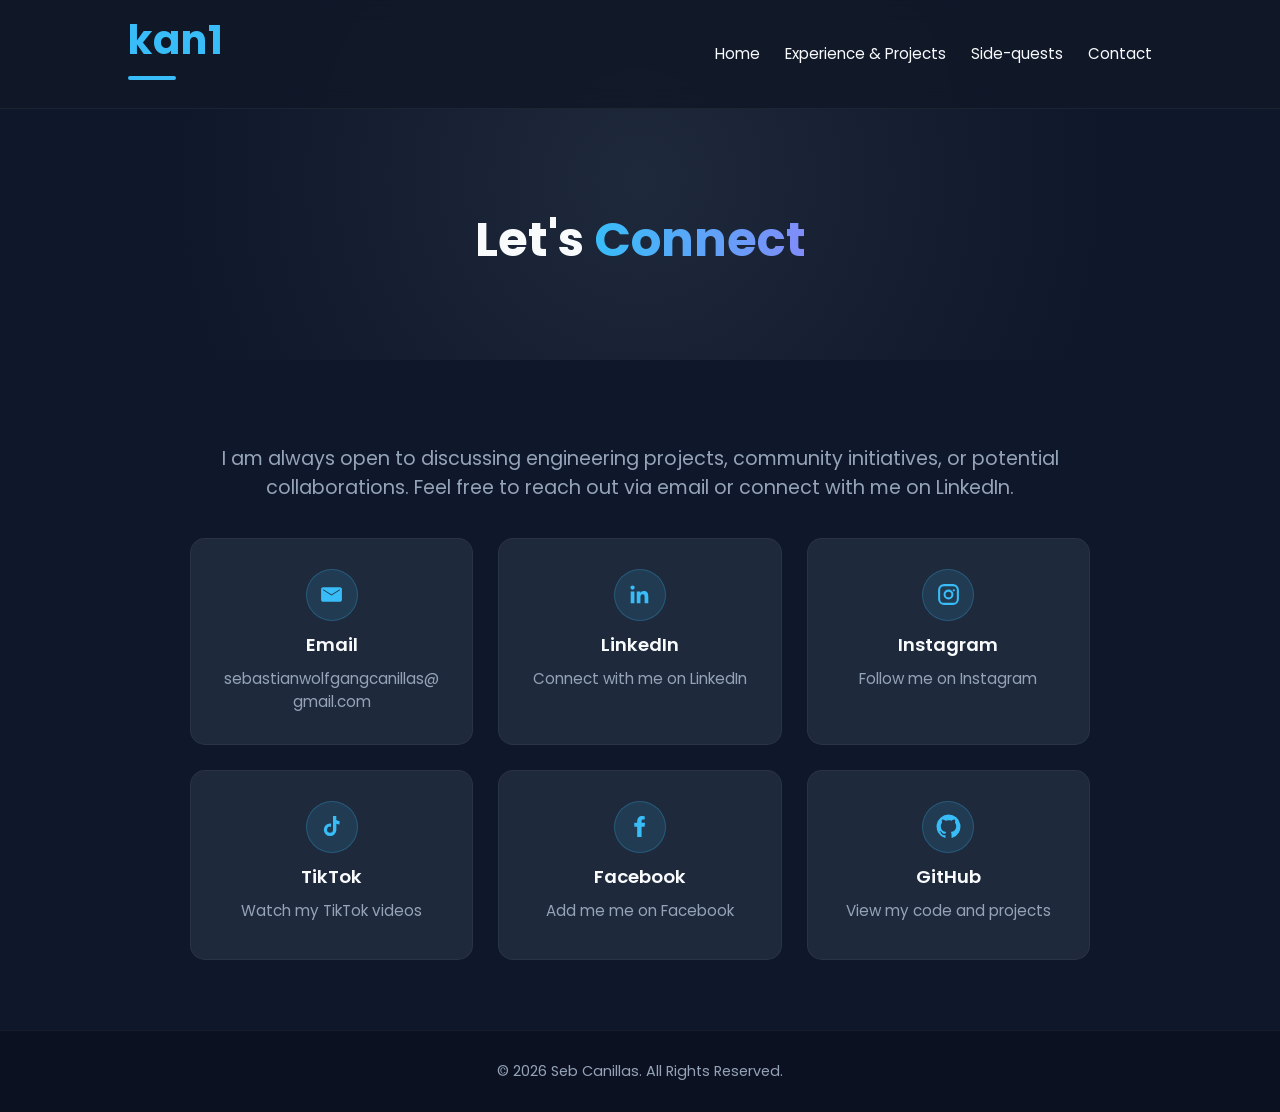
==== contact.html @ 37da43eb "Add files via upload" ====
<!DOCTYPE html>
<html lang="en">
<head>
    <meta charset="UTF-8">
    <meta name="viewport" content="width=device-width, initial-scale=1.0">
    <title>Contact | Seb Canillas</title>
    <link rel="stylesheet" href="./style.css">
    <link rel="icon" type="image/png" href="./logo.png">
</head>
<body>

    <nav id="navbar">
    <h2>kan1</h2>

    <button class="hamburger" id="hamburger">
        ☰
    </button>

    <ul id="nav-links">
        <li><a href="index.html">Home</a></li>
        <li><a href="projects.html">Experience & Projects</a></li>
        <li><a href="hobbies.html">Side-quests</a></li>
        <li><a href="contact.html">Contact</a></li>
    </ul>
</nav>

    <section class="sub-hero">
        <h1>Let's <span>Connect</span></h1>
    </section>

    <section id="contact" class="bg-dark reveal">
        <div class="contact-container">
            <p>I am always open to discussing engineering projects, community initiatives, or potential collaborations. Feel free to reach out via email or connect with me on LinkedIn.</p>

            <div class="contact-card-grid">
                <a class="contact-card" href="mailto:sebastianwolfgangcanillas@gmail.com">
                    <span class="contact-icon" aria-hidden="true">
                        <svg viewBox="0 0 24 24" role="img">
                            <path d="M4 5h16c1.1 0 2 .9 2 2v10c0 1.1-.9 2-2 2H4c-1.1 0-2-.9-2-2V7c0-1.1.9-2 2-2zm8 8 8-5V7l-8 5-8-5v1l8 5z"/>
                        </svg>
                    </span>
                    <span class="contact-label">Email</span>
                    <span class="contact-detail">sebastianwolfgangcanillas@gmail.com</span>
                </a>

                <a class="contact-card" href="https://www.linkedin.com/in/sebastian-wolfgang-canillas-6a2394320/" target="_blank" rel="noopener noreferrer">
                    <span class="contact-icon" aria-hidden="true">
                        <svg viewBox="0 0 24 24" role="img">
                            <path d="M20.45 20.45h-3.55v-5.57c0-1.33-.03-3.04-1.85-3.04-1.85 0-2.14 1.45-2.14 2.94v5.67H9.36V9h3.41v1.56h.05c.47-.9 1.64-1.85 3.37-1.85 3.6 0 4.26 2.37 4.26 5.46v6.28zM5.34 7.43a2.06 2.06 0 1 1 0-4.12 2.06 2.06 0 0 1 0 4.12zM7.12 20.45H3.56V9h3.56v11.45z"/>
                        </svg>
                    </span>
                    <span class="contact-label">LinkedIn</span>
                    <span class="contact-detail">Connect with me on LinkedIn</span>
                </a>

                <a class="contact-card" href="https://www.instagram.com/wolfiekani/" target="_blank" rel="noopener noreferrer">
                    <span class="contact-icon" aria-hidden="true">
                        <svg viewBox="0 0 24 24" role="img">
                            <path d="M7.75 2h8.5A5.76 5.76 0 0 1 22 7.75v8.5A5.76 5.76 0 0 1 16.25 22h-8.5A5.76 5.76 0 0 1 2 16.25v-8.5A5.76 5.76 0 0 1 7.75 2zm0 2A3.75 3.75 0 0 0 4 7.75v8.5A3.75 3.75 0 0 0 7.75 20h8.5A3.75 3.75 0 0 0 20 16.25v-8.5A3.75 3.75 0 0 0 16.25 4h-8.5zM12 7.25A4.75 4.75 0 1 1 12 16.75 4.75 4.75 0 0 1 12 7.25zm0 2A2.75 2.75 0 1 0 12 14.75 2.75 2.75 0 0 0 12 9.25zm5.1-2.35a1.1 1.1 0 1 1 0 2.2 1.1 1.1 0 0 1 0-2.2z"/>
                        </svg>
                    </span>
                    <span class="contact-label">Instagram</span>
                    <span class="contact-detail">Follow me on Instagram</span>
                </a>

                <a class="contact-card" href="https://www.tiktok.com/@wolfiekani" target="_blank" rel="noopener noreferrer">
                    <span class="contact-icon" aria-hidden="true">
                        <svg viewBox="0 0 24 24" role="img">
                            <path d="M16.6 5.82a5.36 5.36 0 0 0 3.13 1V10a8.46 8.46 0 0 1-3.05-.57v5.64a6.04 6.04 0 1 1-6.04-6.04c.3 0 .6.02.89.07v3.26a2.86 2.86 0 1 0 1.91 2.7V2h3.16v3.82z"/>
                        </svg>
                    </span>
                    <span class="contact-label">TikTok</span>
                    <span class="contact-detail">Watch my TikTok videos</span>
                </a>

                <a class="contact-card" href="https://www.facebook.com/wolfiekani" target="_blank" rel="noopener noreferrer">
                    <span class="contact-icon" aria-hidden="true">
                        <svg viewBox="0 0 24 24" role="img">
                            <path d="M14 8.5V6.75c0-.5.11-.86.33-1.06.22-.2.61-.3 1.17-.3H17V2.15A20.2 20.2 0 0 0 14.55 2c-1.46 0-2.62.43-3.48 1.29-.86.86-1.29 2.08-1.29 3.66V8.5H7v3.65h2.78V22H14v-9.85h2.88l.45-3.65H14z"/>
                        </svg>
                    </span>
                    <span class="contact-label">Facebook</span>
                    <span class="contact-detail">Add me  me on Facebook</span>
                </a>

                <a class="contact-card" href="https://github.com/wolfiekan1" target="_blank" rel="noopener noreferrer">
                    <span class="contact-icon" aria-hidden="true">
                        <svg viewBox="0 0 24 24" role="img">
                            <path d="M12 .5A11.5 11.5 0 0 0 8.36 22.9c.58.1.79-.25.79-.56v-2c-3.22.7-3.9-1.38-3.9-1.38-.53-1.34-1.29-1.7-1.29-1.7-1.05-.72.08-.7.08-.7 1.16.08 1.77 1.2 1.77 1.2 1.03 1.76 2.7 1.25 3.36.96.1-.75.4-1.25.73-1.54-2.57-.29-5.27-1.28-5.27-5.72 0-1.26.45-2.3 1.19-3.11-.12-.29-.52-1.47.11-3.07 0 0 .97-.31 3.18 1.19A10.92 10.92 0 0 1 12 6.08c.98 0 1.97.13 2.9.39 2.2-1.5 3.17-1.19 3.17-1.19.63 1.6.23 2.78.11 3.07.74.81 1.19 1.85 1.19 3.11 0 4.45-2.71 5.43-5.29 5.72.42.36.79 1.07.79 2.16v3c0 .31.21.67.8.56A11.5 11.5 0 0 0 12 .5z"/>
                        </svg>
                    </span>
                    <span class="contact-label">GitHub</span>
                    <span class="contact-detail">View my code and projects</span>
                </a>
            </div>
        </div>
    </section>

    <footer>
        <p>© 2026 Seb Canillas. All Rights Reserved.</p>
    </footer>

    <script>
        window.addEventListener('scroll', () => {
            const nav = document.getElementById('navbar');
            if (window.scrollY > 50) { nav.classList.add('scrolled'); } 
            else { nav.classList.remove('scrolled'); }
        });

        function reveal() {
            var reveals = document.querySelectorAll('.reveal');
            for (var i = 0; i < reveals.length; i++) {
                var windowHeight = window.innerHeight;
                var elementTop = reveals[i].getBoundingClientRect().top;
                if (elementTop < windowHeight - 100) { reveals[i].classList.add('active'); }
            }
        }
        window.addEventListener('scroll', reveal);
        reveal(); 
    </script>
    <script>
const hamburger = document.getElementById('hamburger');
const navLinks = document.getElementById('nav-links');

hamburger.addEventListener('click', () => {
    navLinks.classList.toggle('show');
});
</script>
</body>
</html>
---- style.css ----
@import url('https://fonts.googleapis.com/css2?family=Poppins:wght@300;400;600;700&display=swap');

:root {
    --bg-main: #0f172a;
    --bg-nav: rgba(17, 24, 39, 0.85);
    --card-bg: #1e293b;
    --accent: #38bdf8;
    --accent-glow: rgba(56, 189, 248, 0.4);
    --text-main: #f8fafc;
    --text-muted: #94a3b8;
}

* {
    margin: 0;
    padding: 0;
    box-sizing: border-box;
    font-family: 'Poppins', sans-serif;
    scroll-behavior: smooth;
}

body {
    background: var(--bg-main);
    color: var(--text-main);
    line-height: 1.5;
    overflow-x: hidden;
    display: flex;
    flex-direction: column;
    min-height: 100vh;
}

/* --- NAVIGATION --- */
nav {
    position: fixed;
    width: 100%;
    top: 0;
    background: var(--bg-nav);
    backdrop-filter: blur(10px);
    padding: 10px 10%;
    display: flex;
    justify-content: space-between;
    align-items: center;
    gap: 20px;
    z-index: 1000;
    border-bottom: 1px solid rgba(255,255,255,0.05);
    transition: padding 0.3s ease;
}

nav.scrolled {
    padding: 15px 10%;
    box-shadow: 0 4px 30px rgba(0, 0, 0, 0.5);
}

nav h2 {
    color: var(--accent);
    font-weight: 700;
    letter-spacing: 1px;
}

nav ul {
    list-style: none;
    display: flex;
    gap: 25px;
}

nav a {
    text-decoration: none;
    color: var(--text-main);
    font-weight: 400;
    transition: all 0.3s ease;
    position: relative;
    font-size: 0.95rem;
}

nav a::after {
    content: '';
    position: absolute;
    width: 0;
    height: 2px;
    bottom: -5px;
    left: 0;
    background-color: var(--accent);
    transition: width 0.3s ease;
}

nav a:hover::after, nav a.active::after {
    width: 100%;
}

nav a:hover, nav a.active {
    color: var(--accent);
}

/* --- HERO SECTION --- */
.hero {
    min-height: 100vh;
    display: flex;
    justify-content: center;
    align-items: center;
    padding: 120px 10% 60px;
    background: radial-gradient(circle at center, #1e293b 0%, #0f172a 70%);
}

.home-hero {
    padding-top: 130px;
    background:
        linear-gradient(135deg, rgba(56, 189, 248, 0.08), transparent 35%),
        linear-gradient(160deg, #0f172a 0%, #111827 52%, #172033 100%);
}

.hero-content {
    display: flex;
    align-items: center;
    justify-content: space-between;
    gap: 50px;
    max-width: 1200px;
    width: 100%;
    flex-wrap: wrap-reverse;
}

.home-hero-layout {
    display: grid;
    grid-template-columns: minmax(0, 0.95fr) minmax(380px, 1.05fr);
    align-items: center;
    gap: 42px;
    max-width: 1220px;
    width: 100%;
}

.hero-text {
    flex: 1;
    min-width: 300px;
}

.hero-copy {
    max-width: 650px;
}

.hero-kicker {
    display: inline-block;
    margin-bottom: 18px;
    color: var(--accent);
    font-size: 0.82rem;
    font-weight: 700;
    letter-spacing: 0.12em;
    text-transform: uppercase;
}

.hero-text h1 {
    font-size: 3.8rem;
    line-height: 1.2;
    animation: fadeInDown 1s ease-out forwards;
}

.hero-text span {
    color: var(--accent);
    background: linear-gradient(90deg, #38bdf8, #818cf8);
    -webkit-background-clip: text;
    -webkit-text-fill-color: transparent;
}

.hero-text p {
    max-width: 600px;
    margin: 25px 0;
    font-size: 1.15rem;
    color: var(--text-muted);
    animation: fadeInUp 1s ease-out 0.3s forwards;
    opacity: 0;
}

.hero-text .hero-kicker {
    max-width: none;
    margin: 0 0 18px;
    color: var(--accent);
    font-size: 0.82rem;
    animation: fadeInDown 1s ease-out forwards;
}

.hero-actions {
    display: flex;
    flex-wrap: wrap;
    align-items: center;
    gap: 14px;
}

.btn-secondary {
    background: rgba(248, 250, 252, 0.06);
    color: var(--text-main);
    border: 1px solid rgba(248, 250, 252, 0.14);
    box-shadow: none;
}

.btn-secondary:hover {
    border-color: rgba(56, 189, 248, 0.55);
    box-shadow: 0 8px 25px rgba(0,0,0,0.25);
}

.hero-image {
    flex: 0 0 350px;
    display: flex;
    justify-content: center;
    animation: fadeInUp 1s ease-out forwards;
}

.hero-image img {
    width: 100%;
    max-width: 350px;
    height: auto;
    border-radius: 20px;
    box-shadow: 0 15px 35px rgba(0,0,0,0.4);
    border: 2px solid rgba(56, 189, 248, 0.3);
    transition: transform 0.3s ease, border-color 0.3s ease;
}

.hero-image img:hover {
    transform: translateY(-5px);
    border-color: var(--accent);
}

.hero-collage {
    position: relative;
    width: min(100%, 610px);
    min-height: 620px;
    margin-left: auto;
    animation: fadeInUp 1s ease-out forwards;
}

.collage-tile,
.hero-widget {
    position: absolute;
    border: 1px solid rgba(255,255,255,0.08);
    box-shadow: 0 22px 45px rgba(0,0,0,0.34);
}

.collage-tile {
    overflow: hidden;
    background: var(--card-bg);
}

.collage-tile img {
    width: 100%;
    height: 100%;
    display: block;
    object-fit: cover;
}

.collage-tile figcaption {
    position: absolute;
    left: 12px;
    bottom: 12px;
    padding: 7px 11px;
    border-radius: 999px;
    background: rgba(15, 23, 42, 0.82);
    color: var(--text-main);
    font-size: 0.78rem;
    font-weight: 600;
    backdrop-filter: blur(8px);
}

.collage-main {
    top: 45px;
    right: 8%;
    width: 56%;
    height: 410px;
    border-radius: 28px;
    z-index: 3;
}

.collage-project {
    top: 5px;
    left: 4%;
    width: 39%;
    height: 215px;
    border-radius: 18px;
    z-index: 2;
}

.collage-campus {
    left: 12%;
    bottom: 58px;
    width: 51%;
    height: 190px;
    border-radius: 22px;
    z-index: 4;
}

.hero-widget {
    padding: 18px;
    border-radius: 18px;
    background: rgba(30, 41, 59, 0.88);
    backdrop-filter: blur(12px);
    z-index: 5;
}

.hero-widget span,
.snapshot-widget span {
    display: block;
    margin-bottom: 6px;
    color: var(--accent);
    font-size: 0.76rem;
    font-weight: 700;
    letter-spacing: 0.08em;
    text-transform: uppercase;
}

.hero-widget strong,
.snapshot-widget strong {
    display: block;
    color: var(--text-main);
    font-size: 1rem;
    line-height: 1.35;
}

.widget-current {
    left: 0;
    bottom: 240px;
    width: 230px;
}

.widget-scholar {
    right: 0;
    bottom: 28px;
    width: 180px;
}

.home-snapshot {
    display: grid;
    grid-template-columns: minmax(240px, 0.75fr) minmax(0, 1.25fr);
    align-items: start;
    gap: 38px;
}

.snapshot-copy {
    position: sticky;
    top: 150px;
}

.snapshot-board {
    display: grid;
    grid-template-columns: 1.15fr 0.85fr;
    grid-auto-rows: minmax(150px, auto);
    gap: 18px;
}

.snapshot-widget {
    min-height: 150px;
    padding: 22px;
    border-radius: 18px;
    background: var(--card-bg);
    border: 1px solid rgba(255,255,255,0.06);
    color: var(--text-main);
    text-decoration: none;
    overflow: hidden;
    transition: transform 0.3s ease, border-color 0.3s ease, box-shadow 0.3s ease;
}

a.snapshot-widget:hover {
    transform: translateY(-5px);
    border-color: rgba(56, 189, 248, 0.4);
    box-shadow: 0 15px 30px rgba(0,0,0,0.3);
}

.snapshot-feature {
    grid-row: span 2;
    display: flex;
    flex-direction: column;
    justify-content: flex-end;
    min-height: 380px;
    padding: 0;
}

.snapshot-feature img {
    width: 100%;
    height: 260px;
    object-fit: cover;
}

.snapshot-feature div {
    padding: 22px;
}

.snapshot-stat {
    background: linear-gradient(135deg, rgba(56, 189, 248, 0.16), rgba(34, 197, 94, 0.12)), var(--card-bg);
}

.snapshot-org {
    display: flex;
    flex-direction: column;
    justify-content: space-between;
    gap: 20px;
}

.snapshot-org-logos {
    display: flex;
    align-items: center;
}

.snapshot-org-logos img {
    width: 54px;
    height: 54px;
    object-fit: cover;
    border-radius: 15px;
    border: 2px solid var(--card-bg);
    background: #f8fafc;
}

.snapshot-org-logos img + img {
    margin-left: -14px;
}

.snapshot-note {
    grid-column: 1 / -1;
    min-height: px;
    background:
        linear-gradient(135deg, rgba(129, 140, 248, 0.13), rgba(251, 191, 36, 0.10)),
        var(--card-bg);
}


.resume-widget-icon {
    font-size: 3rem;
    margin-bottom: 12px;
}

/* Sub-Hero for other pages */
.sub-hero {
    min-height: 40vh;
    background: radial-gradient(circle at center, #1e293b 0%, #0f172a 70%);
    display: flex;
    align-items: center;
    justify-content: center;
    padding: 180px 10% 60px;
    text-align: center;
}

.sub-hero h1 {
    font-size: 3rem;
    animation: fadeInDown 1s ease-out forwards;
}

.sub-hero span {
    color: var(--accent);
    background: linear-gradient(90deg, #38bdf8, #818cf8);
    -webkit-background-clip: text;
    -webkit-text-fill-color: transparent;
}

.btn {
    display: inline-block;
    padding: 15px 35px;
    background: linear-gradient(45deg, #38bdf8, #818cf8);
    color: #0f172a;
    text-decoration: none;
    border-radius: 30px;
    font-weight: 600;
    transition: all 0.3s ease;
    opacity: 0;
    animation: fadeInUp 1s ease-out 0.6s forwards;
    box-shadow: 0 4px 15px var(--accent-glow);
    margin-top: 10px;
}

.btn:hover {
    transform: translateY(-3px) scale(1.05);
    box-shadow: 0 8px 25px var(--accent-glow);
}

/* --- LAYOUT & TYPOGRAPHY --- */
section { padding: 70px 10%; }
.bg-dark { background: #0f172a; }
.bg-light { background: #111827; }

h2 {
    font-size: 2.5rem;
    margin-bottom: 28px;
    color: var(--text-main);
    position: relative;
    display: inline-block;
}

h2::after {
    content: '';
    position: absolute;
    width: 50%;
    height: 4px;
    background: var(--accent);
    bottom: -10px;
    left: 0;
    border-radius: 2px;
}

.section-desc {
    font-size: 1.1rem;
    color: var(--text-muted);
    max-width: 900px;
    text-align: justify;
    margin-bottom: 28px;
}

/* --- SKILLS --- */
.skills-container {
    display: grid;
    grid-template-columns: repeat(auto-fit, minmax(260px, 1fr));
    gap: 25px;
}

.skill {
    background: var(--card-bg);
    min-height: 150px;
    padding: 30px;
    display: grid;
    place-items: center;
    text-align: center;
    border-radius: 15px;
    font-weight: 600;
    font-size: 1.05rem;
    border: 1px solid rgba(255,255,255,0.05);
    transition: all 0.3s ease;
}

.skill:hover {
    transform: translateY(-5px);
    border-color: var(--accent);
    box-shadow: 0 10px 20px rgba(0,0,0,0.3);
    color: var(--accent);
}

/* --- CARDS --- */
.grid-container {
    display: grid;
    grid-template-columns: repeat(auto-fit, minmax(350px, 1fr));
    gap: 24px;
}

.card {
    background: var(--card-bg);
    padding: 30px;
    border-radius: 15px;
    border: 1px solid rgba(255,255,255,0.05);
    transition: all 0.4s ease;
    position: relative;
    overflow: hidden;
    display: flex;
    flex-direction: column;
}

.card::before {
    content: '';
    position: absolute;
    top: 0;
    left: 0;
    width: 4px;
    height: 100%;
    background: var(--accent);
    transform: scaleY(0);
    transition: transform 0.4s ease;
    transform-origin: bottom;
}

.card:hover::before { transform: scaleY(1); }
.card:hover {
    transform: translateY(-5px);
    box-shadow: 0 15px 30px rgba(0,0,0,0.4);
}

.project-link-card {
    color: inherit;
    text-decoration: none;
    cursor: pointer;
}

.project-link-card:focus-visible {
    outline: 2px solid var(--accent);
    outline-offset: 4px;
}

.card h3 {
    margin-bottom: 5px;
    font-size: 1.3rem;
    color: var(--text-main);
}

.card h4 {
    color: var(--accent);
    margin-bottom: 5px;
    font-weight: 600;
    font-size: 1rem;
}

.card .meta {
    font-size: 0.85rem;
    color: #64748b;
    margin-bottom: 15px;
    font-style: italic;
}

.card p {
    color: var(--text-muted);
    font-size: 0.95rem;
    margin-bottom: 10px;
    text-align: justify;
}

.card ul {
    list-style-type: none;
    padding-left: 0;
    margin-top: 10px;
}

.card ul li {
    position: relative;
    padding-left: 20px;
    margin-bottom: 8px;
    font-size: 0.95rem;
    color: var(--text-muted);
}

.card ul li::before {
    content: '▹';
    position: absolute;
    left: 0;
    color: var(--accent);
}

.organization-header {
    display: flex;
    align-items: center;
    gap: 16px;
    margin-bottom: 8px;
}

.organization-header h3,
.organization-header h4 {
    margin-bottom: 4px;
}

.organization-logo {
    flex: 0 0 64px;
    width: 64px;
    height: 64px;
    display: grid;
    place-items: center;
    border-radius: 14px;
    background: rgba(248, 250, 252, 0.95);
    border: 1px solid rgba(56, 189, 248, 0.25);
    color: #0f172a;
    font-size: 0.82rem;
    font-weight: 700;
    text-align: center;
    overflow: hidden;
}

.organization-logo img {
    width: 100%;
    height: 100%;
    object-fit: cover;
}

.logo-erg img {
    padding: 5px;
}

.logo-start img {
    padding: 5px;
}

.project-photo,
.education-photo {
    min-height: 200px;
    margin: -30px -30px 25px;
    background-color: #111827;
    background-image: linear-gradient(135deg, rgba(56, 189, 248, 0.16), rgba(129, 140, 248, 0.18));
    background-position: center;
    background-size: cover;
    border-bottom: 1px solid rgba(255,255,255,0.05);
}

.tech-tags {
    margin-top: auto;
    padding-top: 15px;
    display: flex;
    flex-wrap: wrap;
    gap: 8px;
}

.tech-tag {
    background: rgba(56, 189, 248, 0.1);
    color: var(--accent);
    padding: 4px 10px;
    border-radius: 20px;
    font-size: 0.8rem;
    border: 1px solid rgba(56, 189, 248, 0.2);
}

.document-link-label {
    display: inline-block;
    width: fit-content;
    margin-top: 18px;
    color: var(--accent);
    font-size: 0.9rem;
    font-weight: 600;
}

.document-link-label::after {
    content: ' ->';
}

.document-link-label.unavailable {
    color: var(--text-muted);
}

.document-link-label.unavailable::after {
    content: '';
}

.pdf-viewer-section {
    display: none;
}

.pdf-viewer-section.has-pdf {
    display: block;
}

.pdf-viewer-header {
    display: flex;
    align-items: flex-start;
    justify-content: space-between;
    gap: 25px;
    margin-bottom: 25px;
}

.pdf-viewer-header .section-desc {
    margin-bottom: 0;
}

.pdf-open-link {
    flex: 0 0 auto;
    color: var(--accent);
    text-decoration: none;
    font-weight: 600;
    padding: 10px 16px;
    border: 1px solid rgba(56, 189, 248, 0.35);
    border-radius: 999px;
    background: rgba(56, 189, 248, 0.08);
}

.pdf-open-link:hover {
    border-color: var(--accent);
    box-shadow: 0 8px 18px rgba(0,0,0,0.22);
}

.pdf-frame-wrap {
    height: 75vh;
    min-height: 520px;
    overflow: hidden;
    border: 1px solid rgba(255,255,255,0.08);
    border-radius: 15px;
    background: var(--card-bg);
}

.pdf-frame-wrap iframe {
    width: 100%;
    height: 100%;
    border: 0;
}

/* ===== HOBBY BENTO — 4:5 GRAPHIC DESIGN WITH EQUAL OTHER CARDS ===== */

.hobby-bento {
    display: grid;
    grid-template-columns: 1.8fr 1fr 1fr;
    grid-template-rows: 1fr 1fr;
    gap: 14px;
    margin-top: 40px;
    height: 70vh;
    min-height: 480px;
    max-height: 620px;
    width: 100%;
}

/* shared card base */
.hobby-card {
    position: relative;
    overflow: hidden;
    cursor: default;
    transition: transform 0.35s ease, box-shadow 0.35s ease;
    border-radius: 16px;
    background: var(--card-bg);
    border: 1px solid rgba(255,255,255,0.06);
    width: 100%;
    height: 100%;
    min-height: 0;
}

.hobby-card:hover {
    transform: scale(1.02);
    box-shadow: 0 24px 48px rgba(0,0,0,0.55);
    z-index: 2;
}

/* ---- Card placements ---- */
.hobby-card:nth-child(1) {
    grid-column: 1;
    grid-row: 1 / 3;
}

.hobby-card:nth-child(2) {
    grid-column: 2;
    grid-row: 1;
}

.hobby-card:nth-child(3) {
    grid-column: 3;
    grid-row: 1;
}

.hobby-card:nth-child(4) {
    grid-column: 2;
    grid-row: 2;
}

.hobby-card:nth-child(5) {
    grid-column: 3;
    grid-row: 2;
}

/* ---- Graphic Design Card - FORCE 4:5 Ratio ---- */
.graphic-design-card {
    grid-column: 1 !important;
    grid-row: 1 / 3 !important;
    aspect-ratio: 4 / 5 !important;
    height: auto !important;
    max-height: 100% !important;
    width: 100% !important;
    align-self: center !important;
    justify-self: center !important;
}

/* ---- Other 4 cards - equal size, fill their cells ---- */
.hobby-card:not(.graphic-design-card) {
    aspect-ratio: auto !important;
    height: 100% !important;
    width: 100% !important;
    align-self: stretch !important;
    justify-self: stretch !important;
}

/* ---- full-bleed photo ---- */
.hobby-photo {
    position: absolute;
    inset: 0;
    background-size: cover;
    background-position: center;
    transition: transform 0.55s ease;
    z-index: 1;
}

.hobby-card:hover .hobby-photo {
    transform: scale(1.07);
}

/* ---- gradient + text overlay ---- */
.hobby-content {
    position: absolute;
    bottom: 0;
    left: 0;
    right: 0;
    padding: 5px 20px 16px;
    background: linear-gradient(to top,
        rgba(0,0,0,0.85) 0%,
        rgba(0,0,0,0.25) 65%,
        transparent 100%);
    transition: background 0.35s ease;
    z-index: 5;
}

.hobby-card:hover .hobby-content {
    background: linear-gradient(to top,
        rgba(0,0,0,0.94) 0%,
        rgba(0,0,0,0.5) 65%,
        transparent 100%);
}

.hobby-content h3 {
    font-size: 1rem;
    font-weight: 600;
    color: #fff;
    margin-bottom: 2px;
}

.hobby-content p {
    color: rgba(255,255,255,0.7);
    font-size: 0.78rem;
    line-height: 1.4;
    max-height: 0;
    overflow: hidden;
    opacity: 0;
    transition: max-height 0.35s ease, opacity 0.3s ease;
}

.hobby-card:hover .hobby-content p {
    max-height: 80px;
    opacity: 1;
}

/* ---- accent glow border on hover ---- */
.hobby-card::after {
    content: '';
    position: absolute;
    inset: 0;
    border-radius: inherit;
    border: 1.5px solid rgba(56, 189, 248, 0);
    transition: border-color 0.35s ease;
    pointer-events: none;
    z-index: 6;
}

.hobby-card:hover::after {
    border-color: rgba(56, 189, 248, 0.6);
}

/* ===== SLIDESHOW ===== */

.hobby-slideshow {
    position: absolute;
    inset: 0;
    overflow: hidden;
}

.slideshow-track {
    display: flex;
    width: 100%;
    height: 100%;
    transition: transform 0.6s cubic-bezier(0.25, 0.46, 0.45, 0.94);
}

.slide {
    flex: 0 0 100%;
    height: 100%;
    background-size: cover;
    background-position: center;
    background-color: #1e293b;
}

.slide-btn {
    position: absolute;
    top: 50%;
    transform: translateY(-50%);
    background: rgba(0,0,0,0.55);
    color: #fff;
    border: none;
    width: 32px;
    height: 32px;
    border-radius: 50%;
    font-size: 1.1rem;
    cursor: pointer;
    z-index: 10;
    opacity: 0;
    transition: opacity 0.3s ease, background 0.3s ease;
    backdrop-filter: blur(4px);
    border: 1px solid rgba(255,255,255,0.12);
}

.hobby-card:hover .slide-btn {
    opacity: 1;
}

.slide-btn:hover {
    background: rgba(56, 189, 248, 0.5);
}

.slide-btn.prev { left: 6px; }
.slide-btn.next { right: 6px; }

.slide-dots {
    position: absolute;
    bottom: 10px;
    left: 50%;
    transform: translateX(-50%);
    display: flex;
    gap: 6px;
    z-index: 10;
}

.slide-dots span {
    width: 8px;
    height: 8px;
    border-radius: 50%;
    background: rgba(255,255,255,0.35);
    cursor: pointer;
    transition: background 0.3s ease, transform 0.3s ease;
}

.slide-dots span.active {
    background: var(--accent);
    transform: scale(1.25);
}

/* ===== EXPERIENCES BENTO - ORIGINAL SHAPE ===== */

.hobby-bento-3col {
    display: grid;
    grid-template-columns: 1.8fr 1fr;
    grid-template-rows: 1fr 1fr;
    gap: 14px;
    height: 60vh;
    min-height: 380px;
    max-height: 560px;
    width: 100%;
}

.hobby-bento-3col .hobby-card {
    width: 100%;
    height: 100%;
    min-height: 0;
}

.hobby-bento-3col .hobby-card:nth-child(1) {
    grid-column: 1;
    grid-row: 1 / 3;
    border-radius: 16px;
}

.hobby-bento-3col .hobby-card:nth-child(2) {
    grid-column: 2;
    grid-row: 1;
    border-radius: 16px;
}

.hobby-bento-3col .hobby-card:nth-child(3) {
    grid-column: 2;
    grid-row: 2;
    border-radius: 16px;
}

/* ===== RESPONSIVE ===== */

@media (max-width: 768px) {
    .hobby-bento {
        grid-template-columns: 1fr 1fr;
        grid-template-rows: auto;
        height: auto;
        max-height: none;
        min-height: auto;
        gap: 12px;
    }

    .hobby-card {
        height: auto;
        min-height: 180px;
    }

    .graphic-design-card {
        grid-column: 1 / 3 !important;
        grid-row: auto !important;
        aspect-ratio: 4 / 5 !important;
        min-height: 300px;
        max-height: 440px;
        width: 100% !important;
        height: auto !important;
    }

    .hobby-card:not(.graphic-design-card) {
        grid-column: auto;
        grid-row: auto;
        min-height: 160px;
        max-height: 220px;
    }

    .hobby-bento-3col {
        grid-template-columns: 1fr 1fr;
        grid-template-rows: auto;
        height: auto;
        max-height: none;
        min-height: auto;
        gap: 12px;
    }

    .hobby-bento-3col .hobby-card {
        height: auto;
        min-height: 160px;
    }

    .hobby-bento-3col .hobby-card:nth-child(1) {
        grid-column: 1 / 3;
        grid-row: auto;
        min-height: 220px;
        max-height: 320px;
    }

    .hobby-bento-3col .hobby-card:nth-child(2) {
        grid-column: 1;
        grid-row: auto;
    }

    .hobby-bento-3col .hobby-card:nth-child(3) {
        grid-column: 2;
        grid-row: auto;
    }

    .hobby-content p {
        max-height: 60px;
        opacity: 1;
    }
}

@media (max-width: 480px) {
    .hobby-bento {
        grid-template-columns: 1fr;
        gap: 12px;
    }

    .graphic-design-card {
        grid-column: 1 !important;
        aspect-ratio: 4 / 5 !important;
        min-height: 320px;
        max-height: 460px;
        width: 100% !important;
        height: auto !important;
    }

    .hobby-card:not(.graphic-design-card) {
        grid-column: 1;
        min-height: 160px;
        max-height: 220px;
    }

    .hobby-bento-3col {
        grid-template-columns: 1fr;
        gap: 12px;
    }

    .hobby-bento-3col .hobby-card {
        min-height: 160px;
        max-height: 220px;
    }

    .hobby-bento-3col .hobby-card:nth-child(1) {
        grid-column: 1;
        min-height: 200px;
        max-height: 280px;
    }

    .hobby-bento-3col .hobby-card:nth-child(2) {
        grid-column: 1;
    }

    .hobby-bento-3col .hobby-card:nth-child(3) {
        grid-column: 1;
    }
}

/* --- CONTACT SECTION --- */
.contact-container {
    text-align: center;
    max-width: 900px;
    margin: 0 auto;
}

.contact-container p {
    margin: 15px 0;
    font-size: 1.2rem;
    color: var(--text-muted);
}

.contact-card-grid {
    display: grid;
    grid-template-columns: repeat(auto-fit, minmax(260px, 1fr));
    gap: 25px;
    margin-top: 35px;
}

.contact-card {
    display: flex;
    flex-direction: column;
    align-items: center;
    gap: 10px;
    min-height: 190px;
    padding: 30px;
    background: var(--card-bg);
    border: 1px solid rgba(255,255,255,0.05);
    border-radius: 15px;
    color: var(--text-main);
    text-decoration: none;
    transition: all 0.3s ease;
}

.contact-card:hover {
    transform: translateY(-5px);
    border-color: var(--accent);
    box-shadow: 0 15px 30px rgba(0,0,0,0.4);
}

.contact-icon {
    display: grid;
    place-items: center;
    width: 52px;
    height: 52px;
    border-radius: 50%;
    background: rgba(56, 189, 248, 0.12);
    color: var(--accent);
    border: 1px solid rgba(56, 189, 248, 0.25);
    font-size: 1.4rem;
    font-weight: 700;
}

.contact-icon svg {
    width: 25px;
    height: 25px;
    fill: currentColor;
}

.contact-label {
    font-size: 1.15rem;
    font-weight: 600;
}

.contact-detail {
    color: var(--text-muted);
    font-size: 0.95rem;
    overflow-wrap: anywhere;
}

/* --- FOOTER --- */
footer {
    text-align: center;
    padding: 30px;
    background: #0b1120;
    color: var(--text-muted);
    border-top: 1px solid rgba(255,255,255,0.05);
    font-size: 0.9rem;
    margin-top: auto;
}

/* --- ANIMATIONS --- */
@keyframes fadeInDown {
    from { opacity: 0; transform: translateY(-30px); }
    to { opacity: 1; transform: translateY(0); }
}

@keyframes fadeInUp {
    from { opacity: 0; transform: translateY(30px); }
    to { opacity: 1; transform: translateY(0); }
}

.reveal {
    opacity: 0;
    transform: translateY(50px);
    transition: all 0.8s ease-out;
}

.reveal.active {
    opacity: 1;
    transform: translateY(0);
}

@media (max-width: 1000px) {
    .home-hero-layout {
        grid-template-columns: 1fr;
    }

    .hero-copy {
        max-width: 760px;
    }

    .hero-collage {
        margin: 0 auto;
        min-height: 590px;
    }

    .home-snapshot {
        grid-template-columns: 1fr;
    }

    .snapshot-copy {
        position: static;
    }
}

@media (max-width: 700px) {
    nav {
        align-items: flex-start;
        flex-direction: column;
        gap: 10px;
        padding: 14px 6%;
    }

    nav.scrolled {
        padding: 14px 6%;
    }

    nav ul {
        flex-wrap: wrap;
        gap: 12px 18px;
    }

    nav a {
        font-size: 0.9rem;
    }

    .home-hero {
        padding-top: 220px;
    }

    .hero-text h1 {
        font-size: 2.45rem;
    }

    .hero-text p {
        font-size: 1rem;
    }

    .hero-actions .btn {
        width: 100%;
        text-align: center;
    }

    .hero-collage {
        min-height: 540px;
    }

    .collage-main {
        top: 54px;
        right: 0;
        width: 62%;
        height: 330px;
        border-radius: 22px;
    }

    .collage-project {
        top: 0;
        left: 0;
        width: 45%;
        height: 165px;
    }

    .collage-campus {
        left: 0;
        bottom: 72px;
        width: 62%;
        height: 155px;
    }

    .hero-widget {
        padding: 14px;
        border-radius: 15px;
    }

    .hero-widget strong,
    .snapshot-widget strong {
        font-size: 0.92rem;
    }

    .widget-current {
        left: 0;
        bottom: 240px;
        width: 190px;
    }

    .widget-scholar {
        right: 0;
        bottom: 18px;
        width: 155px;
    }

    .snapshot-board {
        grid-template-columns: 1fr;
    }

    .snapshot-feature,
    .snapshot-note {
        grid-column: auto;
        grid-row: auto;
    }

    .snapshot-feature {
        min-height: 330px;
    }

    .snapshot-feature img {
        height: 220px;
    }

    .sub-hero {
        padding-top: 205px;
    }

    .sub-hero h1 {
        font-size: 2.3rem;
    }

    .project-photo,
    .education-photo {
        min-height: 170px;
    }

    .organization-header {
        align-items: flex-start;
    }

    .organization-logo {
        flex-basis: 56px;
        width: 56px;
        height: 56px;
        font-size: 0.72rem;
    }

    .pdf-viewer-header {
        display: block;
    }

    .pdf-open-link {
        display: inline-block;
        margin-top: 18px;
    }

    .pdf-frame-wrap {
        height: 70vh;
        min-height: 420px;
    }
}

/* ==========================================
   MOBILE RESPONSIVE IMPROVEMENTS
   ========================================== */

@media (max-width: 768px) {

    /* NAVBAR */
    nav {
        padding: 12px 20px;
        flex-direction: column;
        gap: 10px;
    }

    nav ul {
        flex-wrap: wrap;
        justify-content: center;
        gap: 12px;
    }

    nav a {
        font-size: 0.9rem;
    }

    /* HERO */
    .hero,
    .home-hero {
        padding: 140px 20px 60px;
    }

    .home-hero-layout {
        grid-template-columns: 1fr;
        gap: 30px;
    }

    .hero-text h1 {
        font-size: 2.4rem;
    }

    .hero-text p {
        font-size: 1rem;
    }

    /* COLLAGE STACK */
    .hero-collage {
        position: relative;
        min-height: auto;
        height: auto;
        display: flex;
        flex-direction: column;
        gap: 16px;
    }

    .collage-tile,
    .hero-widget {
        position: relative;
        width: 100%;
        height: auto;
        inset: unset;
    }

    .collage-main,
    .collage-project,
    .collage-campus {
        width: 100%;
        height: 220px;
    }

    .widget-current,
    .widget-scholar {
        width: 100%;
    }

    /* SNAPSHOT SECTION */
    .home-snapshot {
        grid-template-columns: 1fr;
    }

    .snapshot-copy {
        position: static;
    }

    .snapshot-board {
        grid-template-columns: 1fr;
    }

    .snapshot-feature {
        min-height: auto;
    }

    .snapshot-feature img {
        height: 220px;
    }

    .snapshot-note {
        grid-column: auto;
    }

    /* GENERAL SECTIONS */
    section {
        padding: 60px 20px;
    }

    h2 {
        font-size: 2rem;
    }

    .sub-hero h1 {
        font-size: 2.2rem;
    }

    /* PROJECTS / EDUCATION */
    .grid-container {
        grid-template-columns: 1fr;
    }

    .card {
        padding: 24px;
    }

    .project-photo,
    .education-photo {
        margin: -24px -24px 20px;
    }

    /* ORGANIZATION HEADER */
    .organization-header {
        flex-direction: column;
        text-align: center;
    }

    /* PDF VIEWER */
    .pdf-viewer-header {
        flex-direction: column;
    }

    .pdf-frame-wrap {
        min-height: 400px;
        height: 60vh;
    }

    /* CONTACT */
    .contact-card-grid {
        grid-template-columns: 1fr;
    }

    .contact-container p {
        font-size: 1rem;
    }

    /* BUTTONS */
    .hero-actions {
        flex-direction: column;
        align-items: stretch;
    }

    .btn {
        text-align: center;
        width: 100%;
    }
}


/* EXTRA SMALL PHONES */
@media (max-width: 480px) {

    .hero-text h1 {
        font-size: 2rem;
    }

    .sub-hero h1 {
        font-size: 1.8rem;
    }

    nav h2 {
        font-size: 1.2rem;
    }

    nav ul {
        gap: 10px;
    }

    nav a {
        font-size: 0.8rem;
    }

    .collage-main,
    .collage-project,
    .collage-campus {
        height: 180px;
    }

    .snapshot-feature img {
        height: 180px;
    }
}

/* ==========================================
   HAMBURGER MENU
========================================== */

.hamburger {
    display: none;
    background: none;
    border: none;
    color: var(--text-main);
    font-size: 1.8rem;
    cursor: pointer;
}

/* MOBILE */
@media (max-width: 768px) {

    nav {
        padding: 15px 20px;
        flex-wrap: wrap;
    }

    .hamburger {
        display: block;
    }

    nav ul {
        width: 100%;
        display: none;
        flex-direction: column;
        align-items: center;
        gap: 18px;
        margin-top: 15px;
        padding: 20px 0;
        background: rgba(17, 24, 39, 0.98);
        border-radius: 12px;
    }

    nav ul.show {
        display: flex;
        animation: slideDown 0.3s ease;
    }

    nav a {
        font-size: 1rem;
    }
}

@keyframes slideDown {
    from {
        opacity: 0;
        transform: translateY(-15px);
    }
    to {
        opacity: 1;
        transform: translateY(0);
    }
}
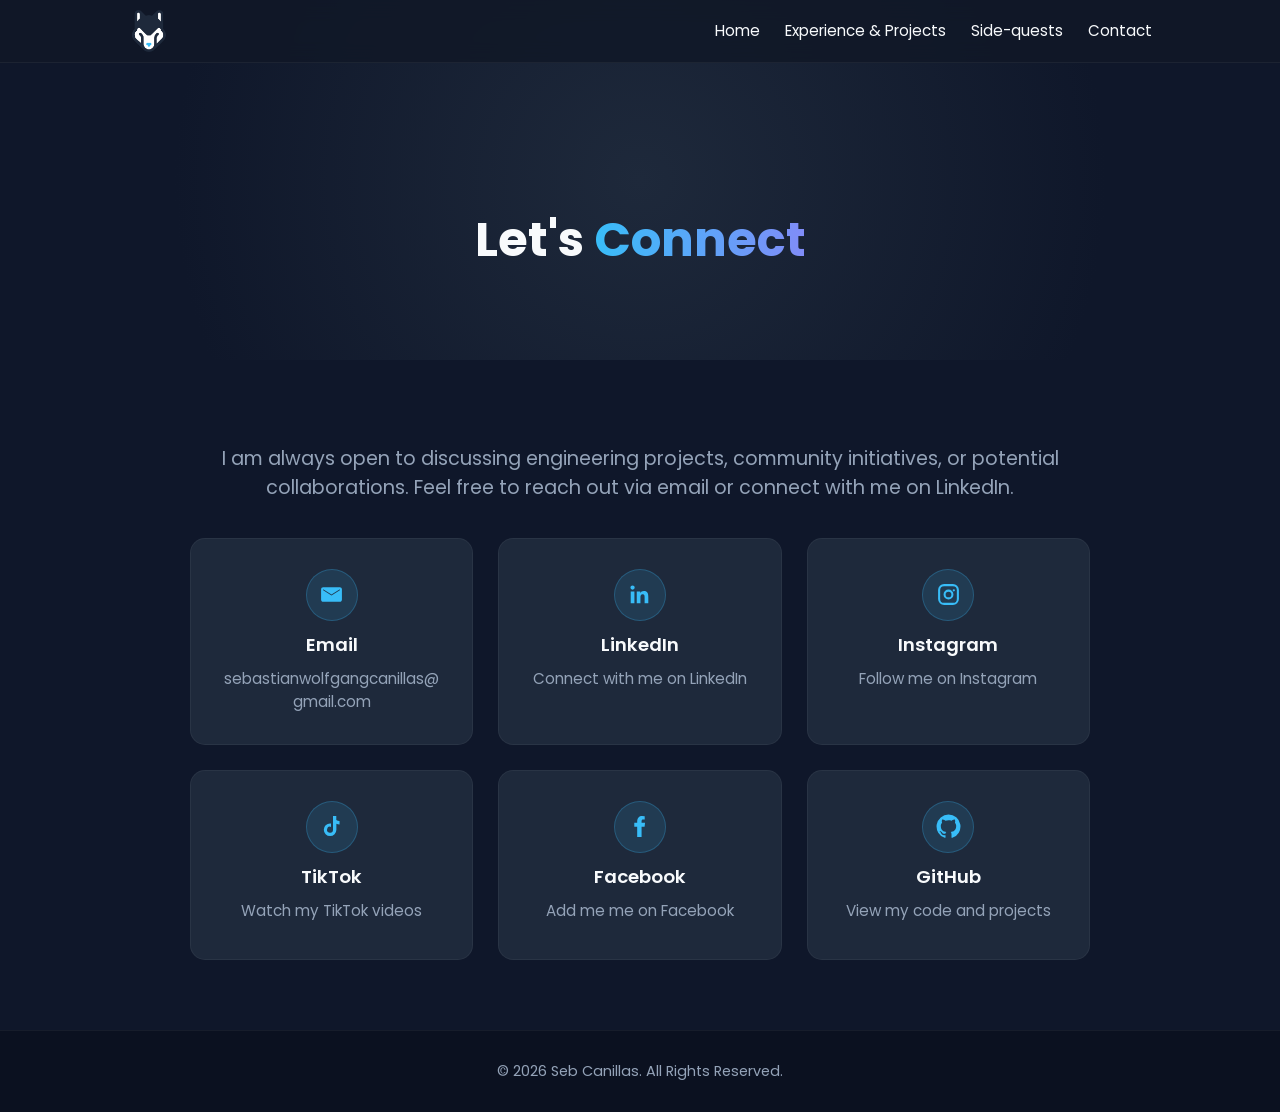
==== commit c085103b: "Updated html and css files via upload" ====
--- a/contact.html
+++ b/contact.html
@@ -10,7 +10,9 @@
 <body>
 
     <nav id="navbar">
-    <h2>kan1</h2>
+    <a href="index.html" class="nav-logo">
+    <img src="./logo.png" alt="Seb Canillas Logo">
+</a>
 
     <button class="hamburger" id="hamburger">
         ☰
@@ -43,7 +45,7 @@
                     <span class="contact-detail">sebastianwolfgangcanillas@gmail.com</span>
                 </a>
 
-                <a class="contact-card" href="https://www.linkedin.com/in/sebastian-wolfgang-canillas-6a2394320/" target="_blank" rel="noopener noreferrer">
+                <a class="contact-card" href="https://www.linkedin.com/in/wolfiekani/" target="_blank" rel="noopener noreferrer">
                     <span class="contact-icon" aria-hidden="true">
                         <svg viewBox="0 0 24 24" role="img">
                             <path d="M20.45 20.45h-3.55v-5.57c0-1.33-.03-3.04-1.85-3.04-1.85 0-2.14 1.45-2.14 2.94v5.67H9.36V9h3.41v1.56h.05c.47-.9 1.64-1.85 3.37-1.85 3.6 0 4.26 2.37 4.26 5.46v6.28zM5.34 7.43a2.06 2.06 0 1 1 0-4.12 2.06 2.06 0 0 1 0 4.12zM7.12 20.45H3.56V9h3.56v11.45z"/>
--- a/style.css
+++ b/style.css
@@ -88,6 +88,27 @@
 
 nav a:hover, nav a.active {
     color: var(--accent);
+}
+.nav-logo {
+    display: flex;
+    align-items: center;
+    text-decoration: none;
+}
+
+.nav-logo img {
+    height: 42px;
+    width: auto;
+    transition: transform 0.3s ease;
+}
+
+.nav-logo:hover img {
+    transform: scale(1.05);
+}
+
+@media (max-width: 768px) {
+    .nav-logo img {
+        height: 40px;
+    }
 }
 
 /* --- HERO SECTION --- */
@@ -767,14 +788,11 @@
 
 .hobby-bento {
     display: grid;
-    grid-template-columns: 1.8fr 1fr 1fr;
+    grid-template-columns: 420px 1fr 1fr;
     grid-template-rows: 1fr 1fr;
     gap: 14px;
     margin-top: 40px;
-    height: 70vh;
     min-height: 480px;
-    max-height: 620px;
-    width: 100%;
 }
 
 /* shared card base */
@@ -827,12 +845,15 @@
 .graphic-design-card {
     grid-column: 1 !important;
     grid-row: 1 / 3 !important;
-    aspect-ratio: 4 / 5 !important;
-    height: auto !important;
-    max-height: 100% !important;
-    width: 100% !important;
-    align-self: center !important;
-    justify-self: center !important;
+
+    aspect-ratio: 4 / 5;
+    width: 100%;
+
+    max-width: 420px;
+    height: auto;
+
+    justify-self: center;
+    align-self: center;
 }
 
 /* ---- Other 4 cards - equal size, fill their cells ---- */
@@ -1050,14 +1071,16 @@
     }
 
     .graphic-design-card {
-        grid-column: 1 / 3 !important;
-        grid-row: auto !important;
-        aspect-ratio: 4 / 5 !important;
-        min-height: 300px;
-        max-height: 440px;
-        width: 100% !important;
-        height: auto !important;
-    }
+    grid-column: 1 / 3 !important;
+    grid-row: auto !important;
+
+    aspect-ratio: 4 / 5;
+    width: 100%;
+
+    min-height: unset;
+    max-height: unset;
+    height: auto;
+}
 
     .hobby-card:not(.graphic-design-card) {
         grid-column: auto;
@@ -1110,13 +1133,15 @@
     }
 
     .graphic-design-card {
-        grid-column: 1 !important;
-        aspect-ratio: 4 / 5 !important;
-        min-height: 320px;
-        max-height: 460px;
-        width: 100% !important;
-        height: auto !important;
-    }
+    grid-column: 1 !important;
+
+    aspect-ratio: 4 / 5;
+    width: 100%;
+
+    min-height: unset;
+    max-height: unset;
+    height: auto;
+}
 
     .hobby-card:not(.graphic-design-card) {
         grid-column: 1;
@@ -1302,7 +1327,7 @@
     }
 
     .hero-text h1 {
-        font-size: 2.45rem;
+        font-size: clamp(2rem, 8vw, 2.8rem);
     }
 
     .hero-text p {
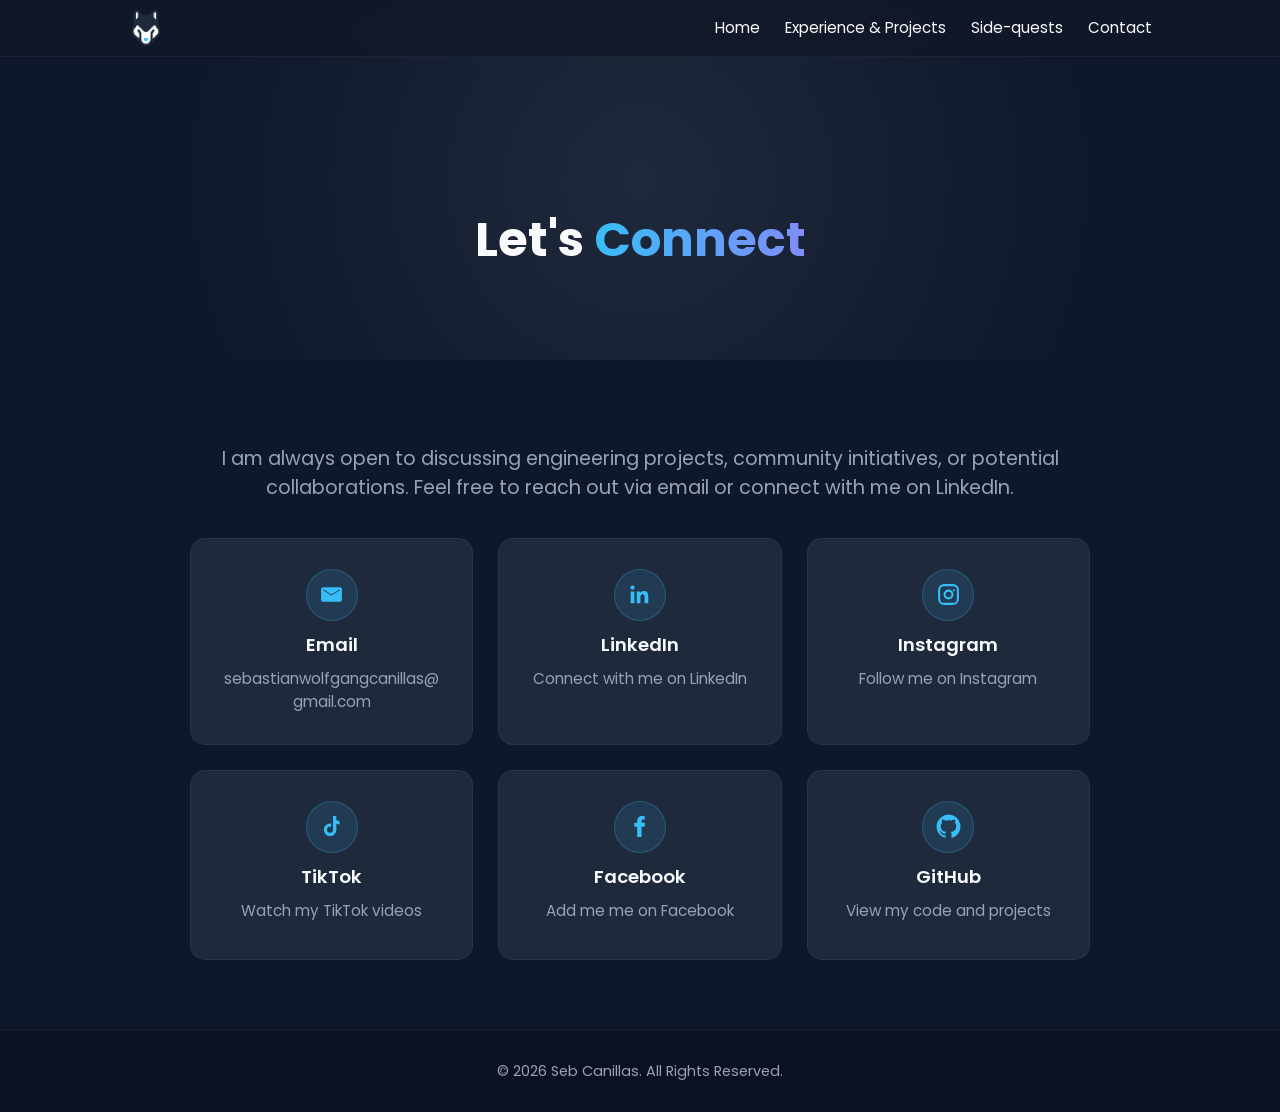
==== commit 612dfbab: "Add files via upload" ====
--- a/contact.html
+++ b/contact.html
@@ -10,14 +10,16 @@
 <body>
 
     <nav id="navbar">
-    <a href="index.html" class="nav-logo">
-    <img src="./logo.png" alt="Seb Canillas Logo">
-</a>
+
+    <div class="nav-top">
+        <a href="index.html" class="nav-logo">
+            <img src="./logo.png" alt="Logo">
+        </a>
 
     <button class="hamburger" id="hamburger">
         ☰
     </button>
-
+    </div>
     <ul id="nav-links">
         <li><a href="index.html">Home</a></li>
         <li><a href="projects.html">Experience & Projects</a></li>
--- a/style.css
+++ b/style.css
@@ -92,17 +92,21 @@
 .nav-logo {
     display: flex;
     align-items: center;
-    text-decoration: none;
 }
 
 .nav-logo img {
-    height: 42px;
+    height: 36px;
     width: auto;
-    transition: transform 0.3s ease;
+    display: block;
 }
 
 .nav-logo:hover img {
     transform: scale(1.05);
+}
+
+.nav-top {
+    display: flex;
+    align-items: center;
 }
 
 @media (max-width: 768px) {
@@ -1299,28 +1303,8 @@
     .snapshot-copy {
         position: static;
     }
-}
-
-@media (max-width: 700px) {
-    nav {
-        align-items: flex-start;
-        flex-direction: column;
-        gap: 10px;
-        padding: 14px 6%;
-    }
-
-    nav.scrolled {
-        padding: 14px 6%;
-    }
-
-    nav ul {
-        flex-wrap: wrap;
-        gap: 12px 18px;
-    }
-
-    nav a {
-        font-size: 0.9rem;
-    }
+
+
 
     .home-hero {
         padding-top: 220px;
@@ -1452,10 +1436,16 @@
 
     /* NAVBAR */
     nav {
-        padding: 12px 20px;
-        flex-direction: column;
-        gap: 10px;
-    }
+    padding: 12px 20px;
+    flex-wrap: wrap;
+}
+
+.nav-top {
+    width: 100%;
+    display: flex;
+    justify-content: space-between;
+    align-items: center;
+}
 
     nav ul {
         flex-wrap: wrap;
@@ -1484,36 +1474,6 @@
 
     .hero-text p {
         font-size: 1rem;
-    }
-
-    /* COLLAGE STACK */
-    .hero-collage {
-        position: relative;
-        min-height: auto;
-        height: auto;
-        display: flex;
-        flex-direction: column;
-        gap: 16px;
-    }
-
-    .collage-tile,
-    .hero-widget {
-        position: relative;
-        width: 100%;
-        height: auto;
-        inset: unset;
-    }
-
-    .collage-main,
-    .collage-project,
-    .collage-campus {
-        width: 100%;
-        height: 220px;
-    }
-
-    .widget-current,
-    .widget-scholar {
-        width: 100%;
     }
 
     /* SNAPSHOT SECTION */
@@ -1657,12 +1617,21 @@
 @media (max-width: 768px) {
 
     nav {
+        display: flex;
+        justify-content: space-between;
+        align-items: center;
         padding: 15px 20px;
         flex-wrap: wrap;
     }
 
+    .nav-logo {
+        display: flex;
+        align-items: center;
+    }
+
     .hamburger {
         display: block;
+        margin-left: auto;
     }
 
     nav ul {
@@ -1679,11 +1648,6 @@
 
     nav ul.show {
         display: flex;
-        animation: slideDown 0.3s ease;
-    }
-
-    nav a {
-        font-size: 1rem;
     }
 }
 
@@ -1696,4 +1660,4 @@
         opacity: 1;
         transform: translateY(0);
     }
-}+}
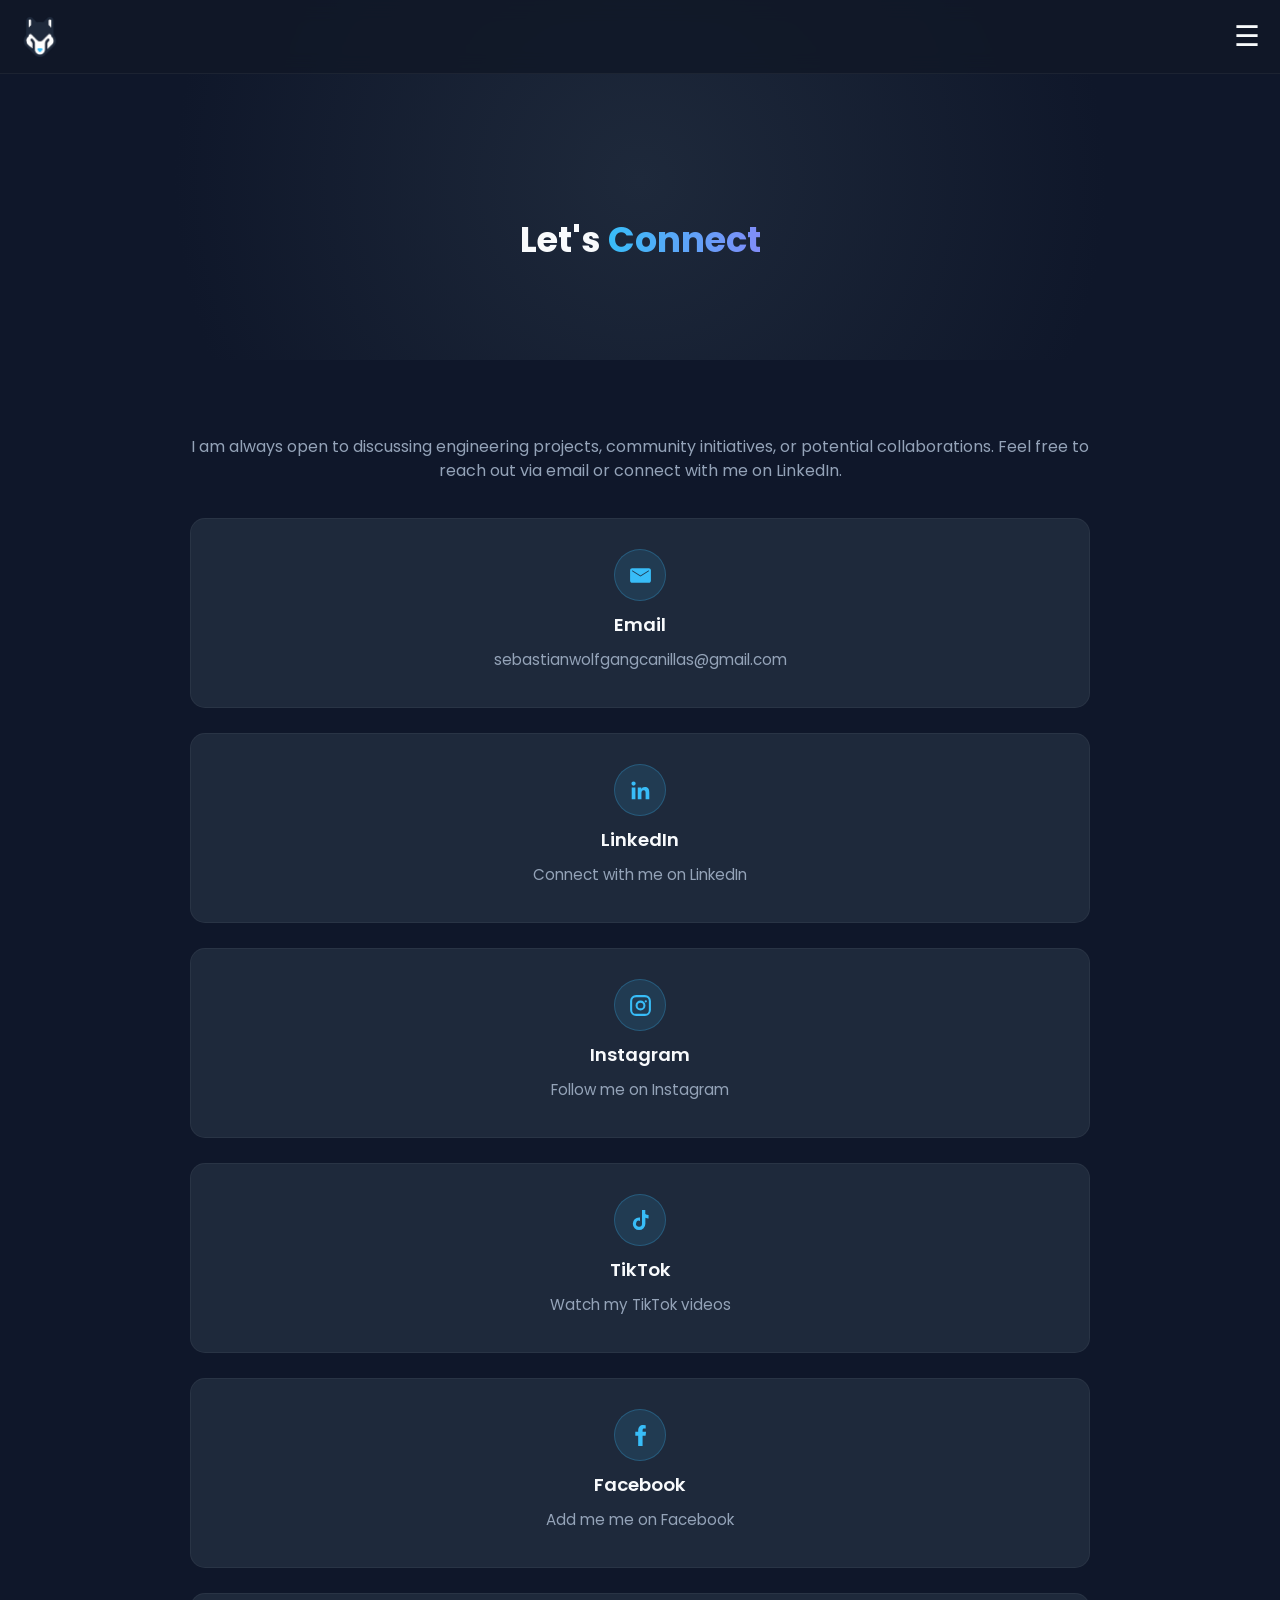
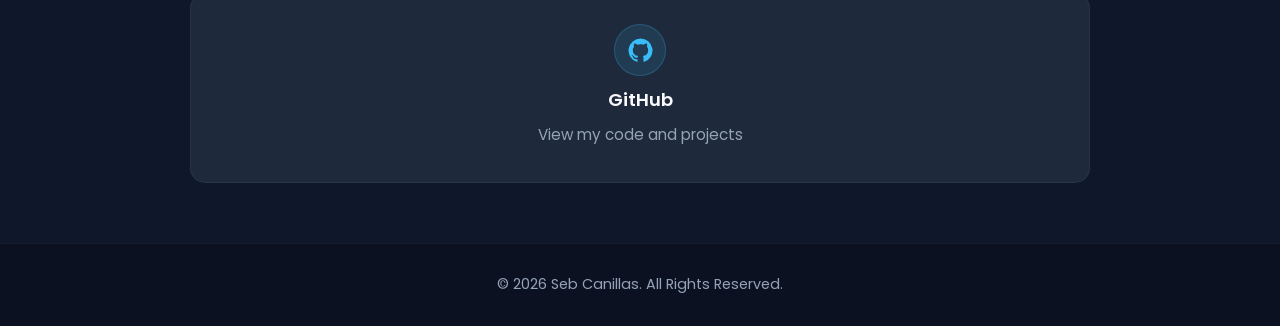
==== commit c2f4f192: "Update contact.html" ====
--- a/contact.html
+++ b/contact.html
@@ -87,7 +87,7 @@
                     <span class="contact-detail">Add me  me on Facebook</span>
                 </a>
 
-                <a class="contact-card" href="https://github.com/wolfiekan1" target="_blank" rel="noopener noreferrer">
+                <a class="contact-card" href="https://github.com/wolfiekani" target="_blank" rel="noopener noreferrer">
                     <span class="contact-icon" aria-hidden="true">
                         <svg viewBox="0 0 24 24" role="img">
                             <path d="M12 .5A11.5 11.5 0 0 0 8.36 22.9c.58.1.79-.25.79-.56v-2c-3.22.7-3.9-1.38-3.9-1.38-.53-1.34-1.29-1.7-1.29-1.7-1.05-.72.08-.7.08-.7 1.16.08 1.77 1.2 1.77 1.2 1.03 1.76 2.7 1.25 3.36.96.1-.75.4-1.25.73-1.54-2.57-.29-5.27-1.28-5.27-5.72 0-1.26.45-2.3 1.19-3.11-.12-.29-.52-1.47.11-3.07 0 0 .97-.31 3.18 1.19A10.92 10.92 0 0 1 12 6.08c.98 0 1.97.13 2.9.39 2.2-1.5 3.17-1.19 3.17-1.19.63 1.6.23 2.78.11 3.07.74.81 1.19 1.85 1.19 3.11 0 4.45-2.71 5.43-5.29 5.72.42.36.79 1.07.79 2.16v3c0 .31.21.67.8.56A11.5 11.5 0 0 0 12 .5z"/>
--- a/style.css
+++ b/style.css
@@ -109,11 +109,6 @@
     align-items: center;
 }
 
-@media (max-width: 768px) {
-    .nav-logo img {
-        height: 40px;
-    }
-}
 
 /* --- HERO SECTION --- */
 .hero {
@@ -735,57 +730,6 @@
 
 .document-link-label.unavailable::after {
     content: '';
-}
-
-.pdf-viewer-section {
-    display: none;
-}
-
-.pdf-viewer-section.has-pdf {
-    display: block;
-}
-
-.pdf-viewer-header {
-    display: flex;
-    align-items: flex-start;
-    justify-content: space-between;
-    gap: 25px;
-    margin-bottom: 25px;
-}
-
-.pdf-viewer-header .section-desc {
-    margin-bottom: 0;
-}
-
-.pdf-open-link {
-    flex: 0 0 auto;
-    color: var(--accent);
-    text-decoration: none;
-    font-weight: 600;
-    padding: 10px 16px;
-    border: 1px solid rgba(56, 189, 248, 0.35);
-    border-radius: 999px;
-    background: rgba(56, 189, 248, 0.08);
-}
-
-.pdf-open-link:hover {
-    border-color: var(--accent);
-    box-shadow: 0 8px 18px rgba(0,0,0,0.22);
-}
-
-.pdf-frame-wrap {
-    height: 75vh;
-    min-height: 520px;
-    overflow: hidden;
-    border: 1px solid rgba(255,255,255,0.08);
-    border-radius: 15px;
-    background: var(--card-bg);
-}
-
-.pdf-frame-wrap iframe {
-    width: 100%;
-    height: 100%;
-    border: 0;
 }
 
 /* ===== HOBBY BENTO — 4:5 GRAPHIC DESIGN WITH EQUAL OTHER CARDS ===== */
@@ -1056,128 +1000,6 @@
     grid-row: 2;
     border-radius: 16px;
 }
-
-/* ===== RESPONSIVE ===== */
-
-@media (max-width: 768px) {
-    .hobby-bento {
-        grid-template-columns: 1fr 1fr;
-        grid-template-rows: auto;
-        height: auto;
-        max-height: none;
-        min-height: auto;
-        gap: 12px;
-    }
-
-    .hobby-card {
-        height: auto;
-        min-height: 180px;
-    }
-
-    .graphic-design-card {
-    grid-column: 1 / 3 !important;
-    grid-row: auto !important;
-
-    aspect-ratio: 4 / 5;
-    width: 100%;
-
-    min-height: unset;
-    max-height: unset;
-    height: auto;
-}
-
-    .hobby-card:not(.graphic-design-card) {
-        grid-column: auto;
-        grid-row: auto;
-        min-height: 160px;
-        max-height: 220px;
-    }
-
-    .hobby-bento-3col {
-        grid-template-columns: 1fr 1fr;
-        grid-template-rows: auto;
-        height: auto;
-        max-height: none;
-        min-height: auto;
-        gap: 12px;
-    }
-
-    .hobby-bento-3col .hobby-card {
-        height: auto;
-        min-height: 160px;
-    }
-
-    .hobby-bento-3col .hobby-card:nth-child(1) {
-        grid-column: 1 / 3;
-        grid-row: auto;
-        min-height: 220px;
-        max-height: 320px;
-    }
-
-    .hobby-bento-3col .hobby-card:nth-child(2) {
-        grid-column: 1;
-        grid-row: auto;
-    }
-
-    .hobby-bento-3col .hobby-card:nth-child(3) {
-        grid-column: 2;
-        grid-row: auto;
-    }
-
-    .hobby-content p {
-        max-height: 60px;
-        opacity: 1;
-    }
-}
-
-@media (max-width: 480px) {
-    .hobby-bento {
-        grid-template-columns: 1fr;
-        gap: 12px;
-    }
-
-    .graphic-design-card {
-    grid-column: 1 !important;
-
-    aspect-ratio: 4 / 5;
-    width: 100%;
-
-    min-height: unset;
-    max-height: unset;
-    height: auto;
-}
-
-    .hobby-card:not(.graphic-design-card) {
-        grid-column: 1;
-        min-height: 160px;
-        max-height: 220px;
-    }
-
-    .hobby-bento-3col {
-        grid-template-columns: 1fr;
-        gap: 12px;
-    }
-
-    .hobby-bento-3col .hobby-card {
-        min-height: 160px;
-        max-height: 220px;
-    }
-
-    .hobby-bento-3col .hobby-card:nth-child(1) {
-        grid-column: 1;
-        min-height: 200px;
-        max-height: 280px;
-    }
-
-    .hobby-bento-3col .hobby-card:nth-child(2) {
-        grid-column: 1;
-    }
-
-    .hobby-bento-3col .hobby-card:nth-child(3) {
-        grid-column: 1;
-    }
-}
-
 /* --- CONTACT SECTION --- */
 .contact-container {
     text-align: center;
@@ -1428,144 +1250,6 @@
     }
 }
 
-/* ==========================================
-   MOBILE RESPONSIVE IMPROVEMENTS
-   ========================================== */
-
-@media (max-width: 768px) {
-
-    /* NAVBAR */
-    nav {
-    padding: 12px 20px;
-    flex-wrap: wrap;
-}
-
-.nav-top {
-    width: 100%;
-    display: flex;
-    justify-content: space-between;
-    align-items: center;
-}
-
-    nav ul {
-        flex-wrap: wrap;
-        justify-content: center;
-        gap: 12px;
-    }
-
-    nav a {
-        font-size: 0.9rem;
-    }
-
-    /* HERO */
-    .hero,
-    .home-hero {
-        padding: 140px 20px 60px;
-    }
-
-    .home-hero-layout {
-        grid-template-columns: 1fr;
-        gap: 30px;
-    }
-
-    .hero-text h1 {
-        font-size: 2.4rem;
-    }
-
-    .hero-text p {
-        font-size: 1rem;
-    }
-
-    /* SNAPSHOT SECTION */
-    .home-snapshot {
-        grid-template-columns: 1fr;
-    }
-
-    .snapshot-copy {
-        position: static;
-    }
-
-    .snapshot-board {
-        grid-template-columns: 1fr;
-    }
-
-    .snapshot-feature {
-        min-height: auto;
-    }
-
-    .snapshot-feature img {
-        height: 220px;
-    }
-
-    .snapshot-note {
-        grid-column: auto;
-    }
-
-    /* GENERAL SECTIONS */
-    section {
-        padding: 60px 20px;
-    }
-
-    h2 {
-        font-size: 2rem;
-    }
-
-    .sub-hero h1 {
-        font-size: 2.2rem;
-    }
-
-    /* PROJECTS / EDUCATION */
-    .grid-container {
-        grid-template-columns: 1fr;
-    }
-
-    .card {
-        padding: 24px;
-    }
-
-    .project-photo,
-    .education-photo {
-        margin: -24px -24px 20px;
-    }
-
-    /* ORGANIZATION HEADER */
-    .organization-header {
-        flex-direction: column;
-        text-align: center;
-    }
-
-    /* PDF VIEWER */
-    .pdf-viewer-header {
-        flex-direction: column;
-    }
-
-    .pdf-frame-wrap {
-        min-height: 400px;
-        height: 60vh;
-    }
-
-    /* CONTACT */
-    .contact-card-grid {
-        grid-template-columns: 1fr;
-    }
-
-    .contact-container p {
-        font-size: 1rem;
-    }
-
-    /* BUTTONS */
-    .hero-actions {
-        flex-direction: column;
-        align-items: stretch;
-    }
-
-    .btn {
-        text-align: center;
-        width: 100%;
-    }
-}
-
-
 /* EXTRA SMALL PHONES */
 @media (max-width: 480px) {
 
@@ -1616,6 +1300,270 @@
 /* MOBILE */
 @media (max-width: 768px) {
 
+    .hobby-bento {
+        grid-template-columns: 1fr 1fr;
+        grid-template-rows: auto;
+        height: auto;
+        max-height: none;
+        min-height: auto;
+        gap: 12px;
+    }
+
+    .hobby-card {
+        height: auto;
+        min-height: 180px;
+    }
+
+    .graphic-design-card {
+    grid-column: 1 / 3 !important;
+    grid-row: auto !important;
+
+    aspect-ratio: 4 / 5;
+    width: 100%;
+
+    min-height: unset;
+    max-height: unset;
+    height: auto;
+}
+
+    .hobby-card:not(.graphic-design-card) {
+        grid-column: auto;
+        grid-row: auto;
+        min-height: 160px;
+        max-height: 220px;
+    }
+
+    .hobby-bento-3col {
+        grid-template-columns: 1fr 1fr;
+        grid-template-rows: auto;
+        height: auto;
+        max-height: none;
+        min-height: auto;
+        gap: 12px;
+    }
+
+    .hobby-bento-3col .hobby-card {
+        height: auto;
+        min-height: 160px;
+    }
+
+    .hobby-bento-3col .hobby-card:nth-child(1) {
+        grid-column: 1 / 3;
+        grid-row: auto;
+        min-height: 220px;
+        max-height: 320px;
+    }
+
+    .hobby-bento-3col .hobby-card:nth-child(2) {
+        grid-column: 1;
+        grid-row: auto;
+    }
+
+    .hobby-bento-3col .hobby-card:nth-child(3) {
+        grid-column: 2;
+        grid-row: auto;
+    }
+
+    .hobby-content p {
+        max-height: 60px;
+        opacity: 1;
+    }
+}
+    .nav-logo img {
+        height: 40px;
+    }
+
+    .hobby-bento {
+        grid-template-columns: 1fr;
+        gap: 12px;
+    }
+
+    .graphic-design-card {
+    grid-column: 1 !important;
+
+    aspect-ratio: 4 / 5;
+    width: 100%;
+
+    min-height: unset;
+    max-height: unset;
+    height: auto;
+}
+
+    .hobby-card:not(.graphic-design-card) {
+        grid-column: 1;
+        min-height: 160px;
+        max-height: 220px;
+    }
+
+    .hobby-bento-3col {
+        grid-template-columns: 1fr;
+        gap: 12px;
+    }
+
+    .hobby-bento-3col .hobby-card {
+        min-height: 160px;
+        max-height: 220px;
+    }
+
+    .hobby-bento-3col .hobby-card:nth-child(1) {
+        grid-column: 1;
+        min-height: 200px;
+        max-height: 280px;
+    }
+
+    .hobby-bento-3col .hobby-card:nth-child(2) {
+        grid-column: 1;
+    }
+
+    .hobby-bento-3col .hobby-card:nth-child(3) {
+        grid-column: 1;
+    }
+    /* NAVBAR */
+    nav {
+    padding: 12px 20px;
+    flex-wrap: wrap;
+}
+
+.nav-top {
+    width: 100%;
+    display: flex;
+    justify-content: space-between;
+    align-items: center;
+}
+
+    nav ul {
+        flex-wrap: wrap;
+        justify-content: center;
+        gap: 12px;
+    }
+
+    nav a {
+        font-size: 0.9rem;
+    }
+
+    /* HERO */
+    .hero,
+    .home-hero {
+        padding: 140px 20px 60px;
+    }
+
+    .home-hero-layout {
+        grid-template-columns: 1fr;
+        gap: 30px;
+    }
+
+    .hero-text h1 {
+        font-size: 2.4rem;
+    }
+
+    .hero-text p {
+        font-size: 1rem;
+    }
+
+    /* SNAPSHOT SECTION */
+    .home-snapshot {
+        grid-template-columns: 1fr;
+    }
+
+    .snapshot-copy {
+        position: static;
+    }
+
+    .snapshot-board {
+        grid-template-columns: 1fr;
+    }
+
+    .snapshot-feature {
+        min-height: auto;
+    }
+
+    .snapshot-feature img {
+        height: 220px;
+    }
+
+    .snapshot-note {
+        grid-column: auto;
+    }
+
+    /* GENERAL SECTIONS */
+    section {
+        padding: 60px 20px;
+    }
+
+    h2 {
+        font-size: 2rem;
+    }
+
+    .sub-hero h1 {
+        font-size: 2.2rem;
+    }
+
+    /* PROJECTS / EDUCATION */
+    .grid-container {
+        grid-template-columns: 1fr;
+    }
+
+    .card {
+        padding: 24px;
+    }
+
+    .project-photo,
+    .education-photo {
+        margin: -24px -24px 20px;
+    }
+
+    /* ORGANIZATION HEADER */
+    .organization-header {
+        flex-direction: column;
+        text-align: center;
+    }
+
+    /* PDF VIEWER */
+    .pdf-viewer-header {
+        flex-direction: column;
+    }
+
+    .pdf-frame-wrap {
+        min-height: 400px;
+        height: 60vh;
+    }
+
+    /* CONTACT */
+    .contact-card-grid {
+        grid-template-columns: 1fr;
+    }
+
+    .contact-container p {
+        font-size: 1rem;
+    }
+
+    /* BUTTONS */
+    .hero-actions {
+        flex-direction: column;
+        align-items: stretch;
+    }
+
+    .btn {
+        text-align: center;
+        width: 100%;
+    }
+    #hobbies-experience .hobby-content p {
+        max-height: 0;
+        opacity: 0;
+    }
+
+    #hobbies-experience .hobby-card.active .hobby-content p {
+        max-height: 120px;
+        opacity: 1;
+    }
+
+    #hobbies-experience .hobby-card.active .hobby-photo {
+        transform: scale(1.07);
+    }
+
+    #hobbies-experience .hobby-card.active::after {
+        border-color: rgba(56, 189, 248, 0.6);
+    }
     nav {
         display: flex;
         justify-content: space-between;
@@ -1649,7 +1597,6 @@
     nav ul.show {
         display: flex;
     }
-}
 
 @keyframes slideDown {
     from {
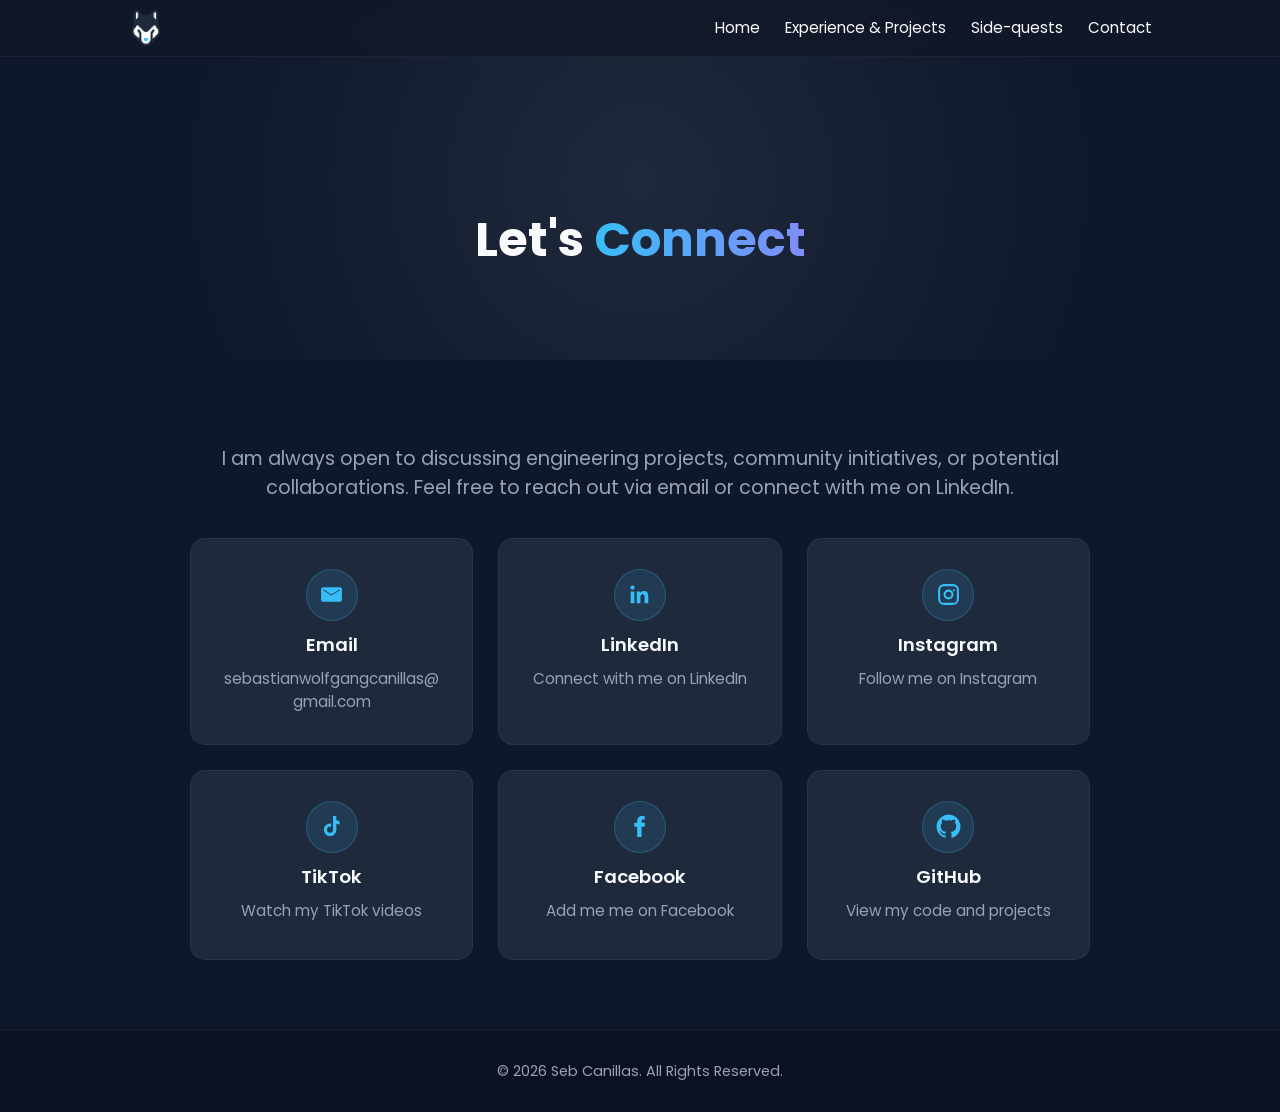
==== commit 42dd4266: "reee" ====
--- a/contact.html
+++ b/contact.html
@@ -87,7 +87,7 @@
                     <span class="contact-detail">Add me  me on Facebook</span>
                 </a>
 
-                <a class="contact-card" href="https://github.com/wolfiekani" target="_blank" rel="noopener noreferrer">
+                <a class="contact-card" href="https://github.com/wolfiekan1" target="_blank" rel="noopener noreferrer">
                     <span class="contact-icon" aria-hidden="true">
                         <svg viewBox="0 0 24 24" role="img">
                             <path d="M12 .5A11.5 11.5 0 0 0 8.36 22.9c.58.1.79-.25.79-.56v-2c-3.22.7-3.9-1.38-3.9-1.38-.53-1.34-1.29-1.7-1.29-1.7-1.05-.72.08-.7.08-.7 1.16.08 1.77 1.2 1.77 1.2 1.03 1.76 2.7 1.25 3.36.96.1-.75.4-1.25.73-1.54-2.57-.29-5.27-1.28-5.27-5.72 0-1.26.45-2.3 1.19-3.11-.12-.29-.52-1.47.11-3.07 0 0 .97-.31 3.18 1.19A10.92 10.92 0 0 1 12 6.08c.98 0 1.97.13 2.9.39 2.2-1.5 3.17-1.19 3.17-1.19.63 1.6.23 2.78.11 3.07.74.81 1.19 1.85 1.19 3.11 0 4.45-2.71 5.43-5.29 5.72.42.36.79 1.07.79 2.16v3c0 .31.21.67.8.56A11.5 11.5 0 0 0 12 .5z"/>
--- a/style.css
+++ b/style.css
@@ -546,21 +546,20 @@
 
 /* --- CARDS --- */
 .grid-container {
-    display: grid;
-    grid-template-columns: repeat(auto-fit, minmax(350px, 1fr));
+    display: flex;
+    flex-direction: column;
     gap: 24px;
 }
 
 .card {
     background: var(--card-bg);
-    padding: 30px;
     border-radius: 15px;
     border: 1px solid rgba(255,255,255,0.05);
-    transition: all 0.4s ease;
+    transition: transform 0.4s ease, box-shadow 0.4s ease, border-color 0.4s ease;
     position: relative;
-    overflow: hidden;
-    display: flex;
-    flex-direction: column;
+    display: grid;
+    grid-template-columns: 300px 1fr;
+    align-items: start;
 }
 
 .card::before {
@@ -574,6 +573,8 @@
     transform: scaleY(0);
     transition: transform 0.4s ease;
     transform-origin: bottom;
+    border-radius: 15px 0 0 15px;
+    z-index: 1;
 }
 
 .card:hover::before { transform: scaleY(1); }
@@ -685,14 +686,33 @@
 
 .project-photo,
 .education-photo {
-    min-height: 200px;
-    margin: -30px -30px 25px;
+    width: 100%;
+    height: 260px;
     background-color: #111827;
     background-image: linear-gradient(135deg, rgba(56, 189, 248, 0.16), rgba(129, 140, 248, 0.18));
     background-position: center;
     background-size: cover;
-    border-bottom: 1px solid rgba(255,255,255,0.05);
-}
+    border-right: 1px solid rgba(255,255,255,0.05);
+    border-radius: 15px 0 0 15px;
+    position: sticky;
+    top: 80px;
+    overflow: hidden;
+}
+
+.card-content {
+    display: flex;
+    flex-direction: column;
+    min-width: 0;
+    padding: 30px;
+    border-radius: 0 15px 15px 0;
+}
+
+/* Organization cards have no side photo — single column, content gets normal padding */
+#experience .card {
+    grid-template-columns: 1fr;
+    padding: 30px;
+}
+
 
 .tech-tags {
     margin-top: auto;
@@ -824,7 +844,7 @@
 }
 
 .hobby-card:hover .hobby-photo {
-    transform: scale(1.07);
+    transform: scale(1.02);
 }
 
 /* ---- gradient + text overlay ---- */
@@ -844,8 +864,8 @@
 
 .hobby-card:hover .hobby-content {
     background: linear-gradient(to top,
-        rgba(0,0,0,0.94) 0%,
-        rgba(0,0,0,0.5) 65%,
+        rgba(0,0,0,1) 0%,
+        rgba(0,0,0,0.8) 80%,
         transparent 100%);
 }
 
@@ -1102,8 +1122,38 @@
 .reveal.active {
     opacity: 1;
     transform: translateY(0);
-}
-
+
+}
+.read-more-btn {
+    margin-top: 12px;
+    background: none;
+    border: none;
+    color: var(--accent);
+    cursor: pointer;
+    font-weight: 600;
+    padding: 0;
+    font-size: 0.95rem;
+}
+
+.project-details {
+    display: grid;
+    grid-template-rows: 0fr;
+    transition: grid-template-rows 0.35s cubic-bezier(0.4, 0, 0.2, 1);
+    overflow: hidden;
+    will-change: grid-template-rows;
+}
+
+.project-details > div {
+    overflow: hidden;
+    min-height: 0;
+}
+
+.card.active .project-details {
+    grid-template-rows: 1fr;
+}
+
+
+    
 @media (max-width: 1000px) {
     .home-hero-layout {
         grid-template-columns: 1fr;
@@ -1219,9 +1269,18 @@
         font-size: 2.3rem;
     }
 
+    .card {
+        grid-template-columns: 1fr;
+    }
+
     .project-photo,
     .education-photo {
-        min-height: 170px;
+        position: static;
+        width: 100%;
+        height: 200px;
+        border-right: none;
+        border-bottom: 1px solid rgba(255,255,255,0.05);
+        border-radius: 15px 15px 0 0;
     }
 
     .organization-header {
@@ -1233,20 +1292,6 @@
         width: 56px;
         height: 56px;
         font-size: 0.72rem;
-    }
-
-    .pdf-viewer-header {
-        display: block;
-    }
-
-    .pdf-open-link {
-        display: inline-block;
-        margin-top: 18px;
-    }
-
-    .pdf-frame-wrap {
-        height: 70vh;
-        min-height: 420px;
     }
 }
 
@@ -1364,11 +1409,6 @@
         grid-row: auto;
     }
 
-    .hobby-content p {
-        max-height: 60px;
-        opacity: 1;
-    }
-}
     .nav-logo img {
         height: 40px;
     }
@@ -1504,12 +1544,17 @@
     }
 
     .card {
-        padding: 24px;
+        grid-template-columns: 1fr;
     }
 
     .project-photo,
     .education-photo {
-        margin: -24px -24px 20px;
+        position: static;
+        width: 100%;
+        height: 180px;
+        border-right: none;
+        border-bottom: 1px solid rgba(255,255,255,0.05);
+        border-radius: 15px 15px 0 0;
     }
 
     /* ORGANIZATION HEADER */
@@ -1553,8 +1598,10 @@
     }
 
     #hobbies-experience .hobby-card.active .hobby-content p {
-        max-height: 120px;
-        opacity: 1;
+        background: linear-gradient(to top,
+        rgba(0,0,0,1) 0%,
+        rgba(0,0,0,0.8) 80%,
+        transparent 100%);
     }
 
     #hobbies-experience .hobby-card.active .hobby-photo {
@@ -1606,5 +1653,6 @@
     to {
         opacity: 1;
         transform: translateY(0);
-    }
-}
+        }
+    }
+}
